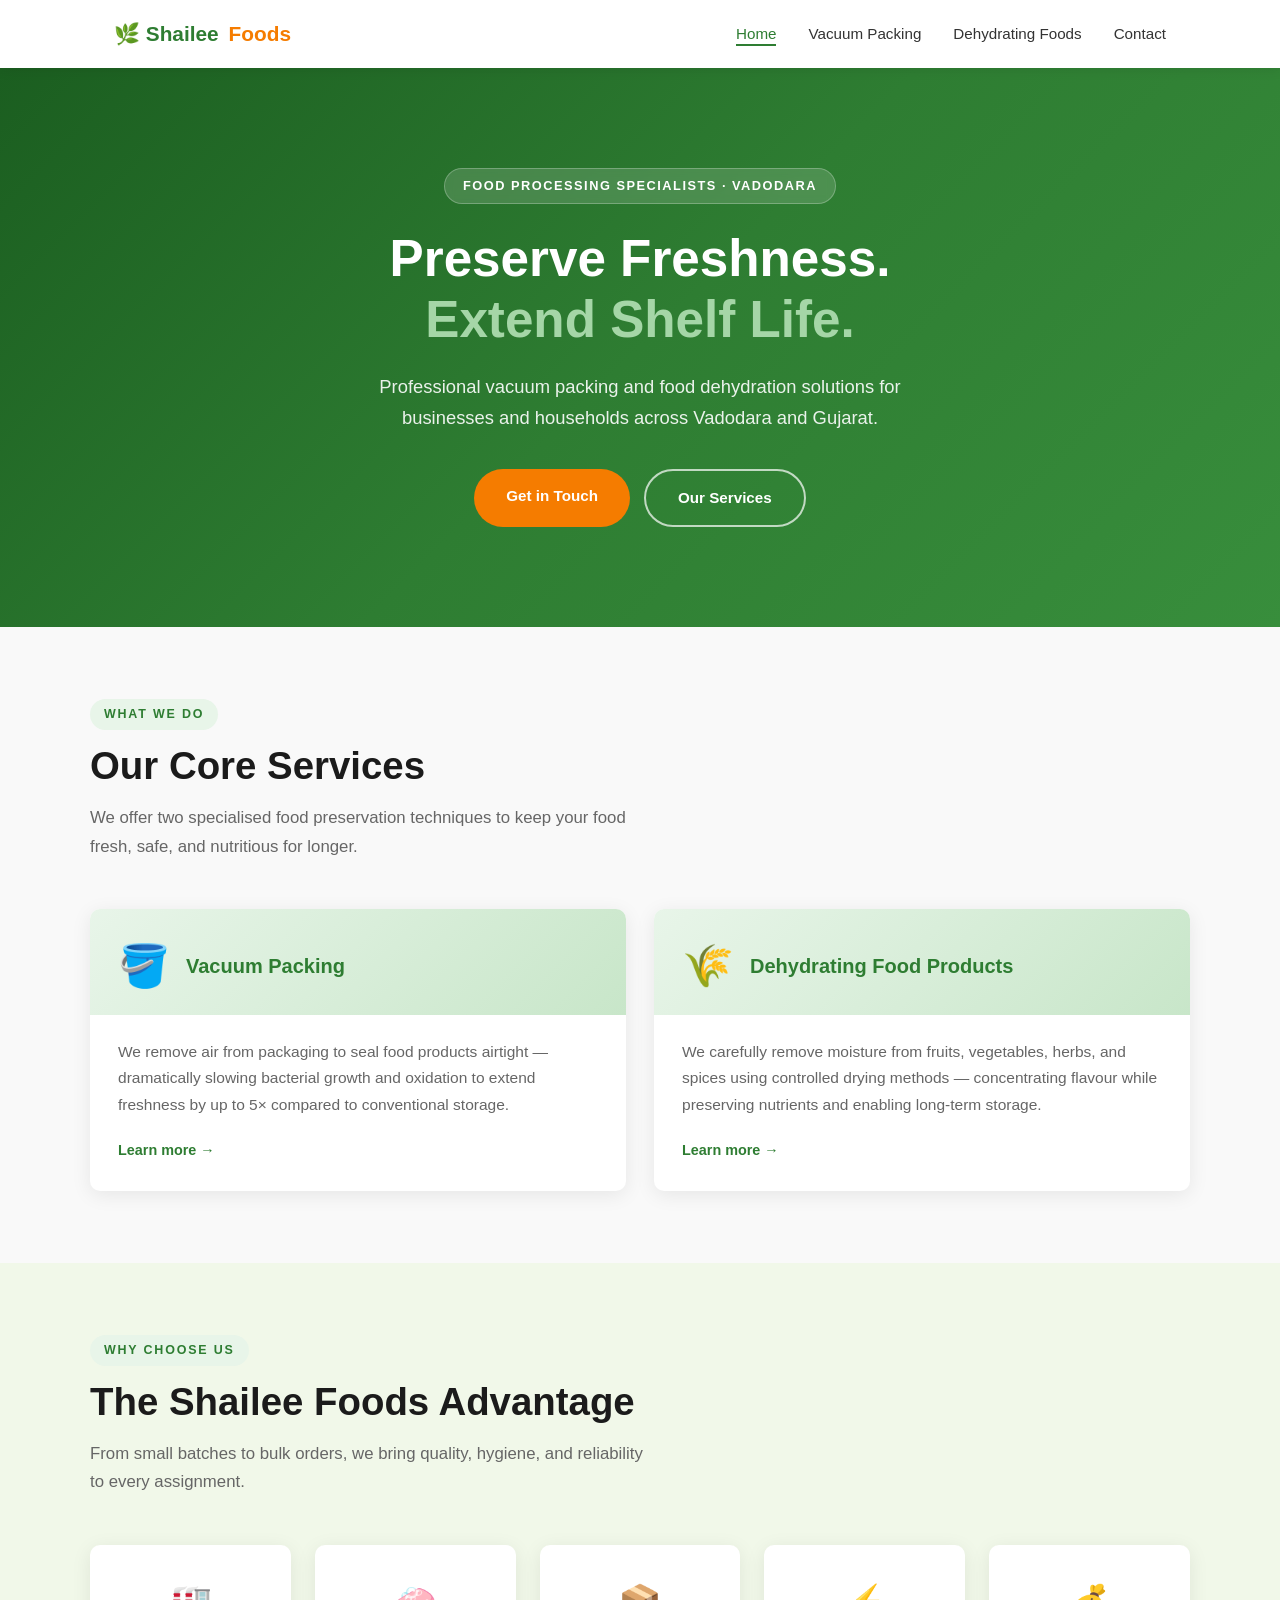
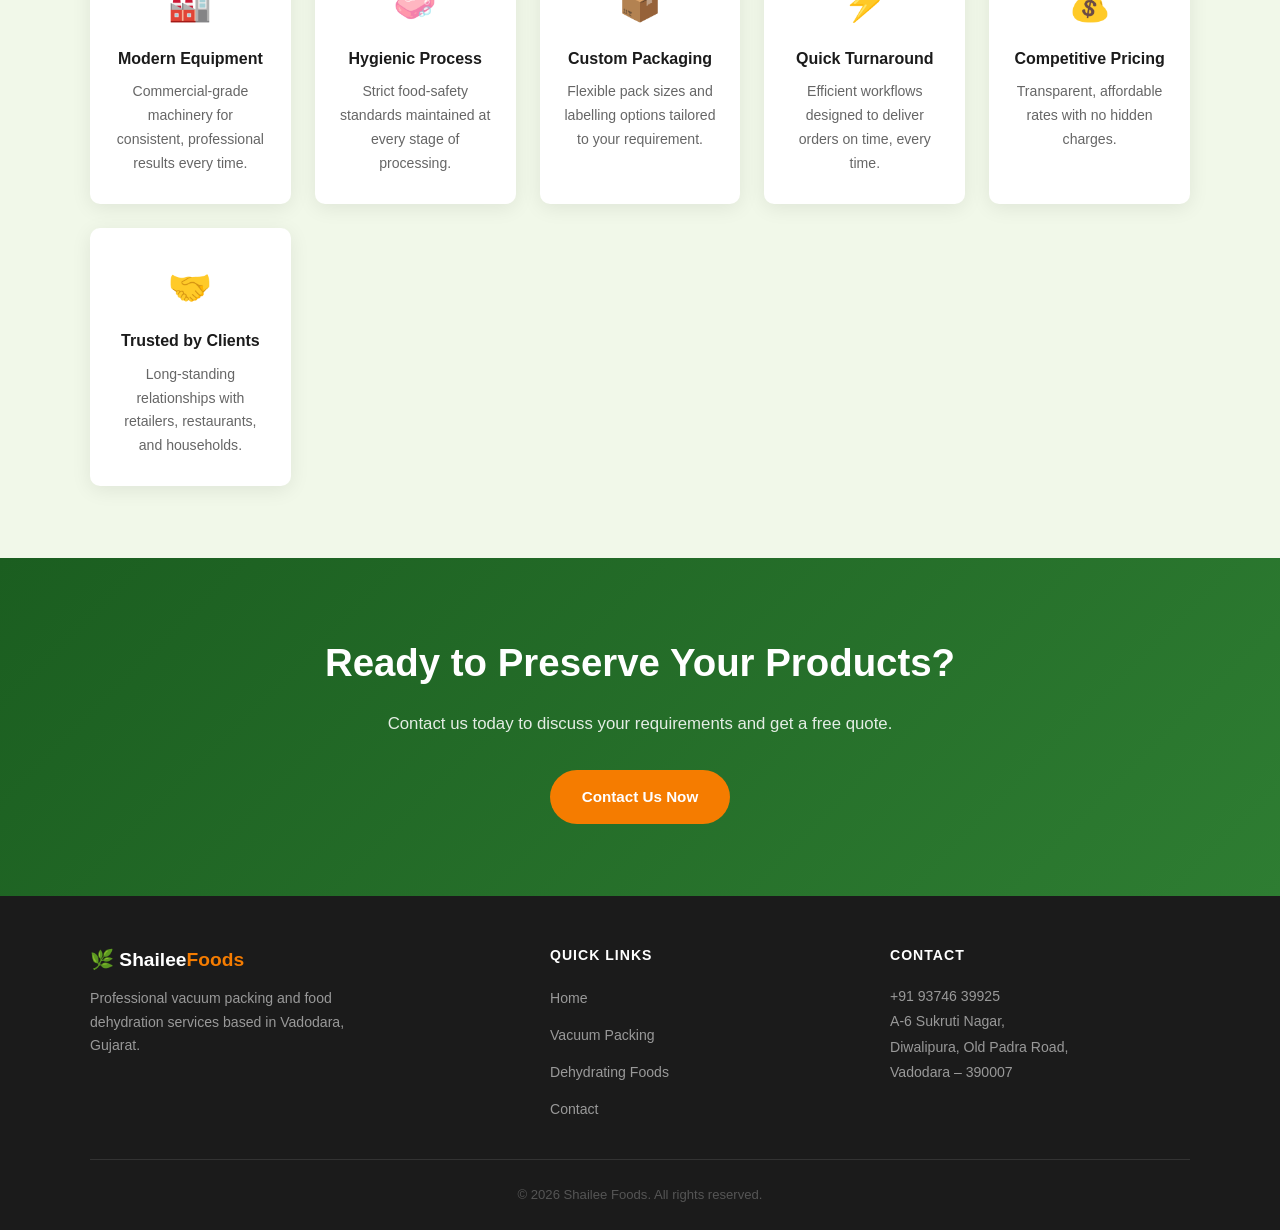
==== index.html @ 6eaf428a "Initial website commit" ====
<!DOCTYPE html>
<html lang="en">
<head>
  <meta charset="UTF-8" />
  <meta name="viewport" content="width=device-width, initial-scale=1.0" />
  <title>Shailee Foods | Vacuum Packing & Dehydrating Food Products</title>
  <meta name="description" content="Shailee Foods specialises in vacuum packing and food dehydration services in Vadodara. Extend shelf life and preserve freshness with our professional food processing solutions." />
  <link rel="stylesheet" href="styles.css" />
</head>
<body>

  <!-- NAVBAR -->
  <nav class="navbar">
    <div class="nav-inner">
      <a href="index.html" class="nav-logo">🌿 Shailee<span>Foods</span></a>
      <button class="hamburger" id="hamburger" aria-label="Toggle menu">
        <span></span><span></span><span></span>
      </button>
      <ul class="nav-links" id="navLinks">
        <li><a href="index.html" class="active">Home</a></li>
        <li><a href="vacuum-packing.html">Vacuum Packing</a></li>
        <li><a href="dehydrating.html">Dehydrating Foods</a></li>
        <li><a href="contact.html">Contact</a></li>
      </ul>
    </div>
  </nav>

  <!-- HERO -->
  <section class="hero">
    <div class="hero-inner">
      <div class="hero-badge">Food Processing Specialists · Vadodara</div>
      <h1>Preserve Freshness.<br /><em>Extend Shelf Life.</em></h1>
      <p>Professional vacuum packing and food dehydration solutions for businesses and households across Vadodara and Gujarat.</p>
      <div class="btn-group">
        <a href="contact.html" class="btn btn-primary">Get in Touch</a>
        <a href="#services" class="btn btn-outline">Our Services</a>
      </div>
    </div>
  </section>

  <!-- SERVICES -->
  <section id="services">
    <div class="section-inner">
      <div class="section-label">What We Do</div>
      <h2 class="section-title">Our Core Services</h2>
      <p class="section-sub">We offer two specialised food preservation techniques to keep your food fresh, safe, and nutritious for longer.</p>

      <div class="services-grid">
        <!-- Vacuum Packing -->
        <div class="service-card">
          <div class="card-icon-wrap">
            <div class="card-icon">🪣</div>
            <h3>Vacuum Packing</h3>
          </div>
          <div class="card-body">
            <p>We remove air from packaging to seal food products airtight — dramatically slowing bacterial growth and oxidation to extend freshness by up to 5× compared to conventional storage.</p>
            <a href="vacuum-packing.html" class="card-link">Learn more →</a>
          </div>
        </div>

        <!-- Dehydrating -->
        <div class="service-card">
          <div class="card-icon-wrap">
            <div class="card-icon">🌾</div>
            <h3>Dehydrating Food Products</h3>
          </div>
          <div class="card-body">
            <p>We carefully remove moisture from fruits, vegetables, herbs, and spices using controlled drying methods — concentrating flavour while preserving nutrients and enabling long-term storage.</p>
            <a href="dehydrating.html" class="card-link">Learn more →</a>
          </div>
        </div>
      </div>
    </div>
  </section>

  <!-- WHY US -->
  <section class="why-bg">
    <div class="section-inner">
      <div class="section-label">Why Choose Us</div>
      <h2 class="section-title">The Shailee Foods Advantage</h2>
      <p class="section-sub">From small batches to bulk orders, we bring quality, hygiene, and reliability to every assignment.</p>

      <div class="pillars-grid">
        <div class="pillar">
          <div class="pillar-icon">🏭</div>
          <h4>Modern Equipment</h4>
          <p>Commercial-grade machinery for consistent, professional results every time.</p>
        </div>
        <div class="pillar">
          <div class="pillar-icon">🧼</div>
          <h4>Hygienic Process</h4>
          <p>Strict food-safety standards maintained at every stage of processing.</p>
        </div>
        <div class="pillar">
          <div class="pillar-icon">📦</div>
          <h4>Custom Packaging</h4>
          <p>Flexible pack sizes and labelling options tailored to your requirement.</p>
        </div>
        <div class="pillar">
          <div class="pillar-icon">⚡</div>
          <h4>Quick Turnaround</h4>
          <p>Efficient workflows designed to deliver orders on time, every time.</p>
        </div>
        <div class="pillar">
          <div class="pillar-icon">💰</div>
          <h4>Competitive Pricing</h4>
          <p>Transparent, affordable rates with no hidden charges.</p>
        </div>
        <div class="pillar">
          <div class="pillar-icon">🤝</div>
          <h4>Trusted by Clients</h4>
          <p>Long-standing relationships with retailers, restaurants, and households.</p>
        </div>
      </div>
    </div>
  </section>

  <!-- CTA -->
  <section class="cta-strip">
    <div class="section-inner">
      <h2>Ready to Preserve Your Products?</h2>
      <p>Contact us today to discuss your requirements and get a free quote.</p>
      <a href="contact.html" class="btn btn-primary">Contact Us Now</a>
    </div>
  </section>

  <!-- FOOTER -->
  <footer>
    <div class="footer-inner">
      <div class="footer-top">
        <div class="footer-brand">
          <h3>🌿 Shailee<span>Foods</span></h3>
          <p>Professional vacuum packing and food dehydration services based in Vadodara, Gujarat.</p>
        </div>
        <div class="footer-col">
          <h4>Quick Links</h4>
          <ul>
            <li><a href="index.html">Home</a></li>
            <li><a href="vacuum-packing.html">Vacuum Packing</a></li>
            <li><a href="dehydrating.html">Dehydrating Foods</a></li>
            <li><a href="contact.html">Contact</a></li>
          </ul>
        </div>
        <div class="footer-col">
          <h4>Contact</h4>
          <address>
            <a href="tel:+919374639925">+91 93746 39925</a><br />
            A-6 Sukruti Nagar,<br />
            Diwalipura, Old Padra Road,<br />
            Vadodara – 390007
          </address>
        </div>
      </div>
      <div class="footer-bottom">
        <p>&copy; 2026 Shailee Foods. All rights reserved.</p>
      </div>
    </div>
  </footer>

  <script>
    const hamburger = document.getElementById('hamburger');
    const navLinks  = document.getElementById('navLinks');
    hamburger.addEventListener('click', () => navLinks.classList.toggle('open'));
  </script>
</body>
</html>
---- styles.css ----
/* ===== GLOBAL STYLES ===== */
* {
  margin: 0;
  padding: 0;
  box-sizing: border-box;
}

:root {
  --primary:   #2e7d32;
  --primary-light: #4caf50;
  --accent:    #f57c00;
  --dark:      #1b1b1b;
  --light:     #f9f9f9;
  --white:     #ffffff;
  --text:      #333333;
  --muted:     #666666;
  --border:    #e0e0e0;
  --shadow:    0 4px 20px rgba(0,0,0,0.08);
  --radius:    10px;
}

body {
  font-family: 'Segoe UI', Tahoma, Geneva, Verdana, sans-serif;
  color: var(--text);
  background: var(--light);
  line-height: 1.7;
}

a {
  text-decoration: none;
  color: inherit;
}

img {
  max-width: 100%;
  display: block;
}

/* ===== NAVBAR ===== */
.navbar {
  background: var(--white);
  position: sticky;
  top: 0;
  z-index: 100;
  box-shadow: 0 2px 12px rgba(0,0,0,0.08);
}

.nav-inner {
  max-width: 1100px;
  margin: 0 auto;
  padding: 0 24px;
  display: flex;
  align-items: center;
  justify-content: space-between;
  height: 68px;
}

.nav-logo {
  display: flex;
  align-items: center;
  gap: 10px;
  font-size: 1.3rem;
  font-weight: 700;
  color: var(--primary);
}

.nav-logo span {
  color: var(--accent);
}

.nav-links {
  list-style: none;
  display: flex;
  gap: 32px;
}

.nav-links a {
  font-size: 0.95rem;
  font-weight: 500;
  color: var(--text);
  transition: color 0.2s;
  position: relative;
  padding-bottom: 4px;
}

.nav-links a::after {
  content: '';
  display: block;
  width: 0;
  height: 2px;
  background: var(--primary);
  transition: width 0.25s;
  position: absolute;
  bottom: 0;
  left: 0;
}

.nav-links a:hover,
.nav-links a.active {
  color: var(--primary);
}

.nav-links a:hover::after,
.nav-links a.active::after {
  width: 100%;
}

/* Hamburger (mobile) */
.hamburger {
  display: none;
  flex-direction: column;
  gap: 5px;
  cursor: pointer;
  background: none;
  border: none;
  padding: 4px;
}

.hamburger span {
  display: block;
  width: 26px;
  height: 2px;
  background: var(--primary);
  border-radius: 2px;
  transition: all 0.3s;
}

/* ===== HERO ===== */
.hero {
  background: linear-gradient(135deg, #1b5e20 0%, #2e7d32 50%, #388e3c 100%);
  color: var(--white);
  padding: 100px 24px;
  text-align: center;
}

.hero-inner {
  max-width: 760px;
  margin: 0 auto;
}

.hero-badge {
  display: inline-block;
  background: rgba(255,255,255,0.15);
  backdrop-filter: blur(4px);
  color: var(--white);
  font-size: 0.8rem;
  font-weight: 600;
  letter-spacing: 1.5px;
  text-transform: uppercase;
  padding: 6px 18px;
  border-radius: 999px;
  margin-bottom: 24px;
  border: 1px solid rgba(255,255,255,0.25);
}

.hero h1 {
  font-size: clamp(2rem, 5vw, 3.2rem);
  font-weight: 800;
  line-height: 1.2;
  margin-bottom: 20px;
}

.hero h1 em {
  font-style: normal;
  color: #a5d6a7;
}

.hero p {
  font-size: 1.15rem;
  opacity: 0.9;
  margin-bottom: 36px;
  max-width: 580px;
  margin-left: auto;
  margin-right: auto;
}

.btn-group {
  display: flex;
  gap: 14px;
  justify-content: center;
  flex-wrap: wrap;
}

.btn {
  display: inline-block;
  padding: 14px 32px;
  border-radius: 999px;
  font-size: 0.95rem;
  font-weight: 600;
  cursor: pointer;
  transition: transform 0.2s, box-shadow 0.2s;
  border: none;
}

.btn:hover {
  transform: translateY(-2px);
  box-shadow: 0 8px 24px rgba(0,0,0,0.2);
}

.btn-primary {
  background: var(--accent);
  color: var(--white);
}

.btn-outline {
  background: transparent;
  color: var(--white);
  border: 2px solid rgba(255,255,255,0.7);
}

/* ===== SECTION WRAPPERS ===== */
section {
  padding: 72px 24px;
}

.section-inner {
  max-width: 1100px;
  margin: 0 auto;
}

.section-label {
  display: inline-block;
  font-size: 0.78rem;
  font-weight: 700;
  letter-spacing: 1.8px;
  text-transform: uppercase;
  color: var(--primary);
  background: #e8f5e9;
  padding: 5px 14px;
  border-radius: 999px;
  margin-bottom: 12px;
}

.section-title {
  font-size: clamp(1.6rem, 3vw, 2.4rem);
  font-weight: 800;
  color: var(--dark);
  margin-bottom: 14px;
  line-height: 1.25;
}

.section-sub {
  color: var(--muted);
  font-size: 1.05rem;
  max-width: 560px;
  margin-bottom: 48px;
}

/* ===== SERVICES CARDS ===== */
.services-grid {
  display: grid;
  grid-template-columns: repeat(auto-fit, minmax(300px, 1fr));
  gap: 28px;
}

.service-card {
  background: var(--white);
  border-radius: var(--radius);
  box-shadow: var(--shadow);
  overflow: hidden;
  transition: transform 0.25s, box-shadow 0.25s;
  display: flex;
  flex-direction: column;
}

.service-card:hover {
  transform: translateY(-6px);
  box-shadow: 0 12px 36px rgba(0,0,0,0.12);
}

.card-icon-wrap {
  background: linear-gradient(135deg, #e8f5e9, #c8e6c9);
  padding: 36px 28px 28px;
  display: flex;
  align-items: center;
  gap: 16px;
}

.card-icon {
  font-size: 2.6rem;
  line-height: 1;
}

.card-icon-wrap h3 {
  font-size: 1.25rem;
  font-weight: 700;
  color: var(--primary);
}

.card-body {
  padding: 24px 28px 28px;
  flex: 1;
  display: flex;
  flex-direction: column;
}

.card-body p {
  color: var(--muted);
  font-size: 0.97rem;
  margin-bottom: 20px;
  flex: 1;
}

.card-link {
  display: inline-flex;
  align-items: center;
  gap: 6px;
  color: var(--primary);
  font-weight: 600;
  font-size: 0.9rem;
  transition: gap 0.2s;
}

.card-link:hover {
  gap: 10px;
}

/* ===== WHY US (stats / pillars) ===== */
.why-bg {
  background: #f1f8e9;
}

.pillars-grid {
  display: grid;
  grid-template-columns: repeat(auto-fit, minmax(200px, 1fr));
  gap: 24px;
}

.pillar {
  background: var(--white);
  border-radius: var(--radius);
  padding: 28px 24px;
  box-shadow: var(--shadow);
  text-align: center;
}

.pillar-icon {
  font-size: 2.2rem;
  margin-bottom: 12px;
}

.pillar h4 {
  font-size: 1rem;
  font-weight: 700;
  color: var(--dark);
  margin-bottom: 8px;
}

.pillar p {
  font-size: 0.88rem;
  color: var(--muted);
}

/* ===== CTA STRIP ===== */
.cta-strip {
  background: linear-gradient(135deg, #1b5e20, #2e7d32);
  color: var(--white);
  text-align: center;
  padding: 72px 24px;
}

.cta-strip h2 {
  font-size: clamp(1.6rem, 3vw, 2.4rem);
  font-weight: 800;
  margin-bottom: 14px;
}

.cta-strip p {
  opacity: 0.88;
  font-size: 1.05rem;
  margin-bottom: 32px;
}

/* ===== DETAIL PAGE ===== */
.page-hero {
  background: linear-gradient(135deg, #1b5e20 0%, #2e7d32 100%);
  color: var(--white);
  padding: 80px 24px 60px;
  text-align: center;
}

.page-hero h1 {
  font-size: clamp(1.8rem, 4vw, 2.8rem);
  font-weight: 800;
  margin-bottom: 16px;
}

.page-hero p {
  font-size: 1.1rem;
  opacity: 0.9;
  max-width: 600px;
  margin: 0 auto;
}

.breadcrumb {
  display: flex;
  align-items: center;
  gap: 8px;
  font-size: 0.85rem;
  opacity: 0.75;
  justify-content: center;
  margin-bottom: 24px;
}

.breadcrumb a { opacity: 1; color: #a5d6a7; }
.breadcrumb a:hover { text-decoration: underline; }

/* Two-column layout for detail pages */
.detail-grid {
  display: grid;
  grid-template-columns: 1fr 1fr;
  gap: 48px;
  align-items: start;
}

.detail-visual {
  background: linear-gradient(135deg, #e8f5e9, #c8e6c9);
  border-radius: var(--radius);
  display: flex;
  align-items: center;
  justify-content: center;
  font-size: 8rem;
  min-height: 340px;
}

.detail-content h2 {
  font-size: 1.7rem;
  font-weight: 800;
  color: var(--dark);
  margin-bottom: 16px;
}

.detail-content p {
  color: var(--muted);
  margin-bottom: 20px;
}

.benefit-list {
  list-style: none;
  display: flex;
  flex-direction: column;
  gap: 12px;
  margin-bottom: 28px;
}

.benefit-list li {
  display: flex;
  align-items: flex-start;
  gap: 12px;
  font-size: 0.97rem;
}

.benefit-list li::before {
  content: '✓';
  display: inline-flex;
  align-items: center;
  justify-content: center;
  width: 22px;
  height: 22px;
  min-width: 22px;
  background: var(--primary);
  color: var(--white);
  border-radius: 50%;
  font-size: 0.75rem;
  font-weight: 700;
  margin-top: 2px;
}

/* Features / process steps */
.features-section {
  background: #f1f8e9;
}

.features-grid {
  display: grid;
  grid-template-columns: repeat(auto-fit, minmax(220px, 1fr));
  gap: 24px;
}

.feature-card {
  background: var(--white);
  border-radius: var(--radius);
  padding: 28px 22px;
  box-shadow: var(--shadow);
}

.feature-num {
  font-size: 0.78rem;
  font-weight: 700;
  letter-spacing: 1.5px;
  text-transform: uppercase;
  color: var(--primary);
  background: #e8f5e9;
  display: inline-block;
  padding: 3px 10px;
  border-radius: 999px;
  margin-bottom: 14px;
}

.feature-card h4 {
  font-size: 1.05rem;
  font-weight: 700;
  margin-bottom: 8px;
  color: var(--dark);
}

.feature-card p {
  font-size: 0.88rem;
  color: var(--muted);
}

/* ===== CONTACT PAGE ===== */
.contact-grid {
  display: grid;
  grid-template-columns: 1fr 1.4fr;
  gap: 48px;
  align-items: start;
}

.contact-info-card {
  background: var(--white);
  border-radius: var(--radius);
  box-shadow: var(--shadow);
  padding: 40px 32px;
}

.contact-info-card h2 {
  font-size: 1.6rem;
  font-weight: 800;
  color: var(--dark);
  margin-bottom: 10px;
}

.contact-info-card > p {
  color: var(--muted);
  margin-bottom: 32px;
  font-size: 0.97rem;
}

.info-item {
  display: flex;
  align-items: flex-start;
  gap: 16px;
  margin-bottom: 28px;
}

.info-icon {
  font-size: 1.5rem;
  min-width: 44px;
  height: 44px;
  background: #e8f5e9;
  border-radius: var(--radius);
  display: flex;
  align-items: center;
  justify-content: center;
}

.info-text h4 {
  font-size: 0.88rem;
  font-weight: 700;
  text-transform: uppercase;
  letter-spacing: 0.8px;
  color: var(--primary);
  margin-bottom: 4px;
}

.info-text p {
  color: var(--text);
  font-size: 1rem;
}

.info-text a {
  color: var(--text);
  transition: color 0.2s;
}

.info-text a:hover { color: var(--primary); }

/* Contact Form */
.contact-form-card {
  background: var(--white);
  border-radius: var(--radius);
  box-shadow: var(--shadow);
  padding: 40px 32px;
}

.contact-form-card h2 {
  font-size: 1.6rem;
  font-weight: 800;
  color: var(--dark);
  margin-bottom: 10px;
}

.contact-form-card > p {
  color: var(--muted);
  margin-bottom: 28px;
  font-size: 0.97rem;
}

.form-row {
  display: grid;
  grid-template-columns: 1fr 1fr;
  gap: 16px;
}

.form-group {
  display: flex;
  flex-direction: column;
  margin-bottom: 18px;
}

.form-group label {
  font-size: 0.88rem;
  font-weight: 600;
  margin-bottom: 7px;
  color: var(--dark);
}

.form-group input,
.form-group select,
.form-group textarea {
  padding: 12px 15px;
  border: 1.5px solid var(--border);
  border-radius: 8px;
  font-size: 0.97rem;
  font-family: inherit;
  color: var(--text);
  background: var(--light);
  transition: border-color 0.2s, box-shadow 0.2s;
  outline: none;
}

.form-group input:focus,
.form-group select:focus,
.form-group textarea:focus {
  border-color: var(--primary);
  box-shadow: 0 0 0 3px rgba(46,125,50,0.12);
  background: var(--white);
}

.form-group textarea {
  resize: vertical;
  min-height: 130px;
}

.form-submit {
  width: 100%;
  padding: 15px;
  background: var(--primary);
  color: var(--white);
  border: none;
  border-radius: 8px;
  font-size: 1rem;
  font-weight: 700;
  cursor: pointer;
  transition: background 0.2s, transform 0.2s;
}

.form-submit:hover {
  background: #1b5e20;
  transform: translateY(-1px);
}

/* Map embed */
.map-section {
  padding-top: 0;
}

.map-wrap {
  border-radius: var(--radius);
  overflow: hidden;
  box-shadow: var(--shadow);
}

/* ===== FOOTER ===== */
footer {
  background: #1b1b1b;
  color: #ccc;
  padding: 48px 24px 24px;
}

.footer-inner {
  max-width: 1100px;
  margin: 0 auto;
}

.footer-top {
  display: grid;
  grid-template-columns: 1.4fr 1fr 1fr;
  gap: 40px;
  padding-bottom: 36px;
  border-bottom: 1px solid #333;
}

.footer-brand h3 {
  font-size: 1.2rem;
  font-weight: 700;
  color: var(--white);
  margin-bottom: 10px;
}

.footer-brand h3 span { color: var(--accent); }

.footer-brand p {
  font-size: 0.88rem;
  line-height: 1.7;
  color: #999;
  max-width: 260px;
}

.footer-col h4 {
  font-size: 0.88rem;
  font-weight: 700;
  text-transform: uppercase;
  letter-spacing: 1px;
  color: var(--white);
  margin-bottom: 16px;
}

.footer-col ul {
  list-style: none;
  display: flex;
  flex-direction: column;
  gap: 10px;
}

.footer-col ul li a {
  font-size: 0.88rem;
  color: #999;
  transition: color 0.2s;
}

.footer-col ul li a:hover { color: var(--primary-light); }

.footer-col address {
  font-style: normal;
  font-size: 0.88rem;
  color: #999;
  line-height: 1.8;
}

.footer-col address a {
  color: #999;
  transition: color 0.2s;
}

.footer-col address a:hover { color: var(--primary-light); }

.footer-bottom {
  padding-top: 24px;
  text-align: center;
  font-size: 0.82rem;
  color: #555;
}

/* ===== RESPONSIVE ===== */
@media (max-width: 768px) {
  .nav-links {
    display: none;
    flex-direction: column;
    position: absolute;
    top: 68px;
    left: 0; right: 0;
    background: var(--white);
    padding: 20px 24px 28px;
    box-shadow: 0 8px 24px rgba(0,0,0,0.1);
    gap: 18px;
  }

  .nav-links.open { display: flex; }
  .hamburger { display: flex; }

  .detail-grid,
  .contact-grid {
    grid-template-columns: 1fr;
  }

  .detail-visual { min-height: 200px; font-size: 5rem; }

  .form-row { grid-template-columns: 1fr; }

  .footer-top {
    grid-template-columns: 1fr;
    gap: 28px;
  }

  section { padding: 52px 20px; }
}
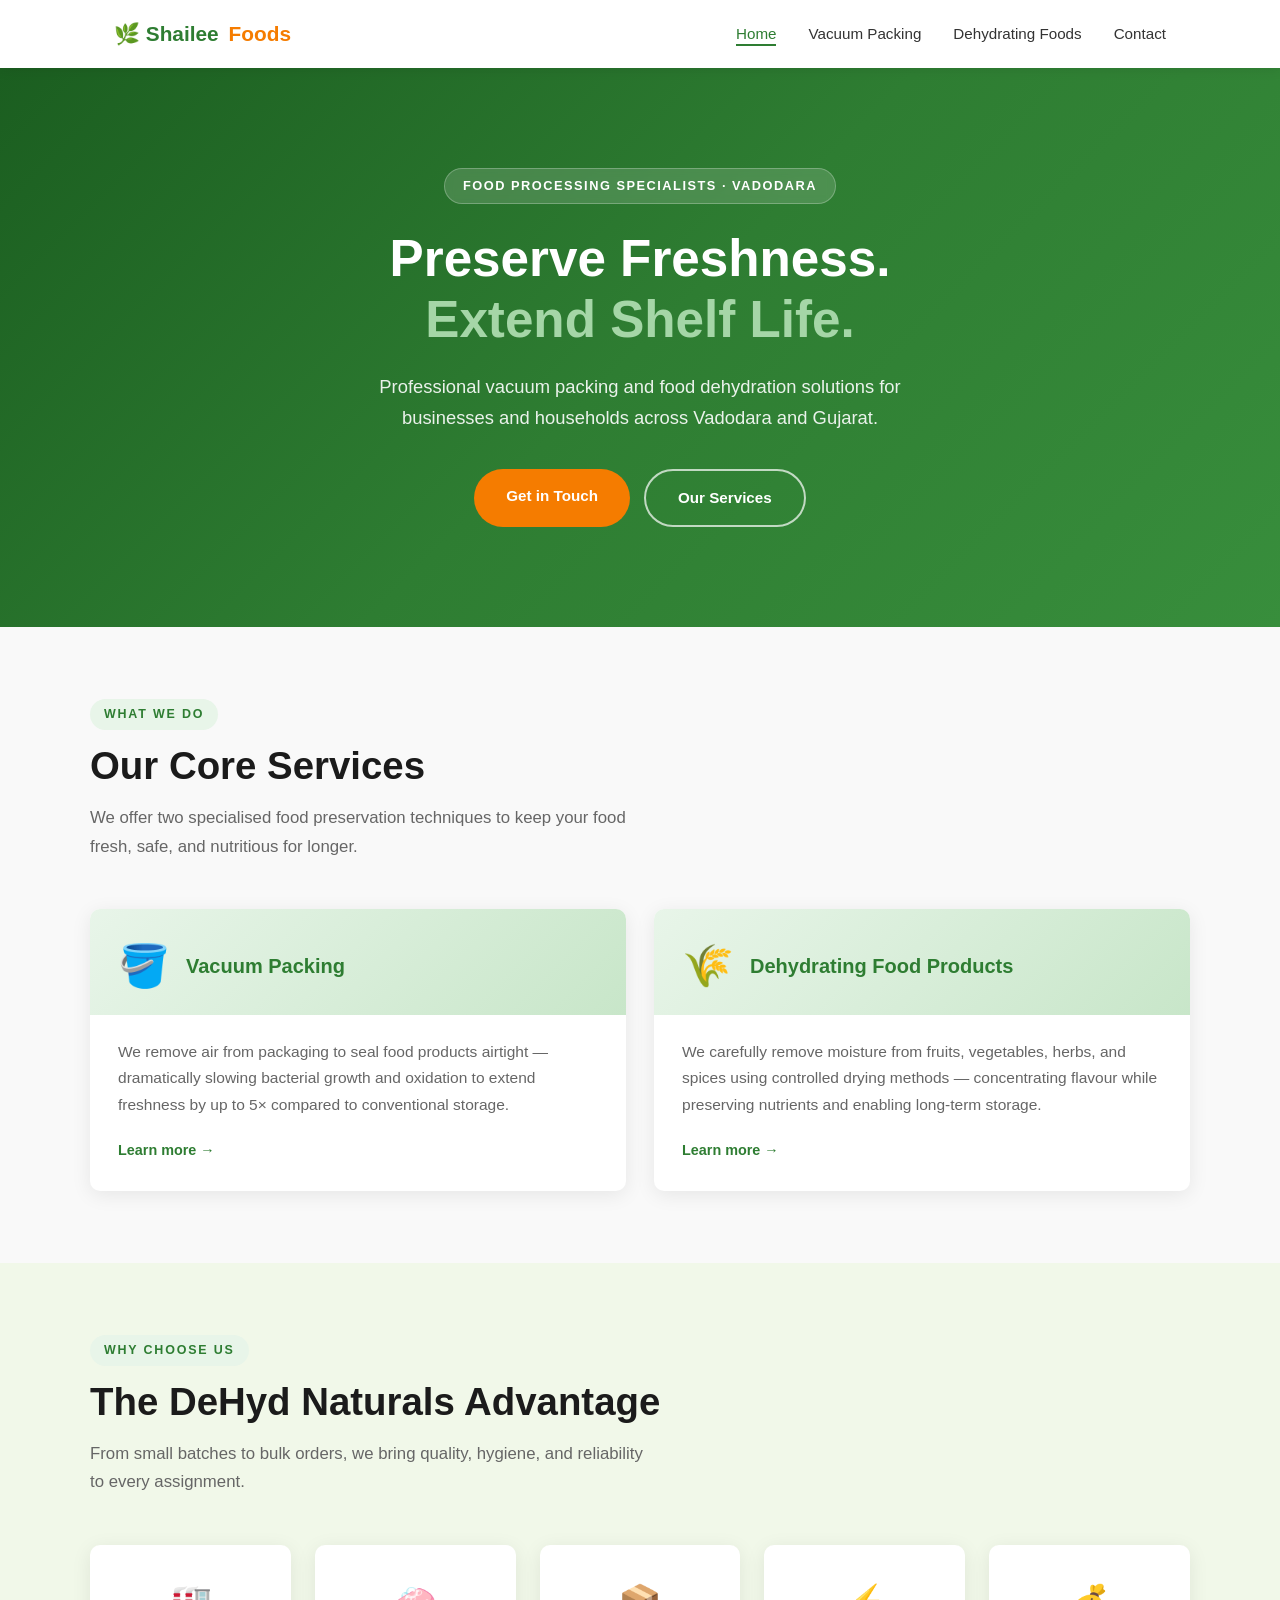
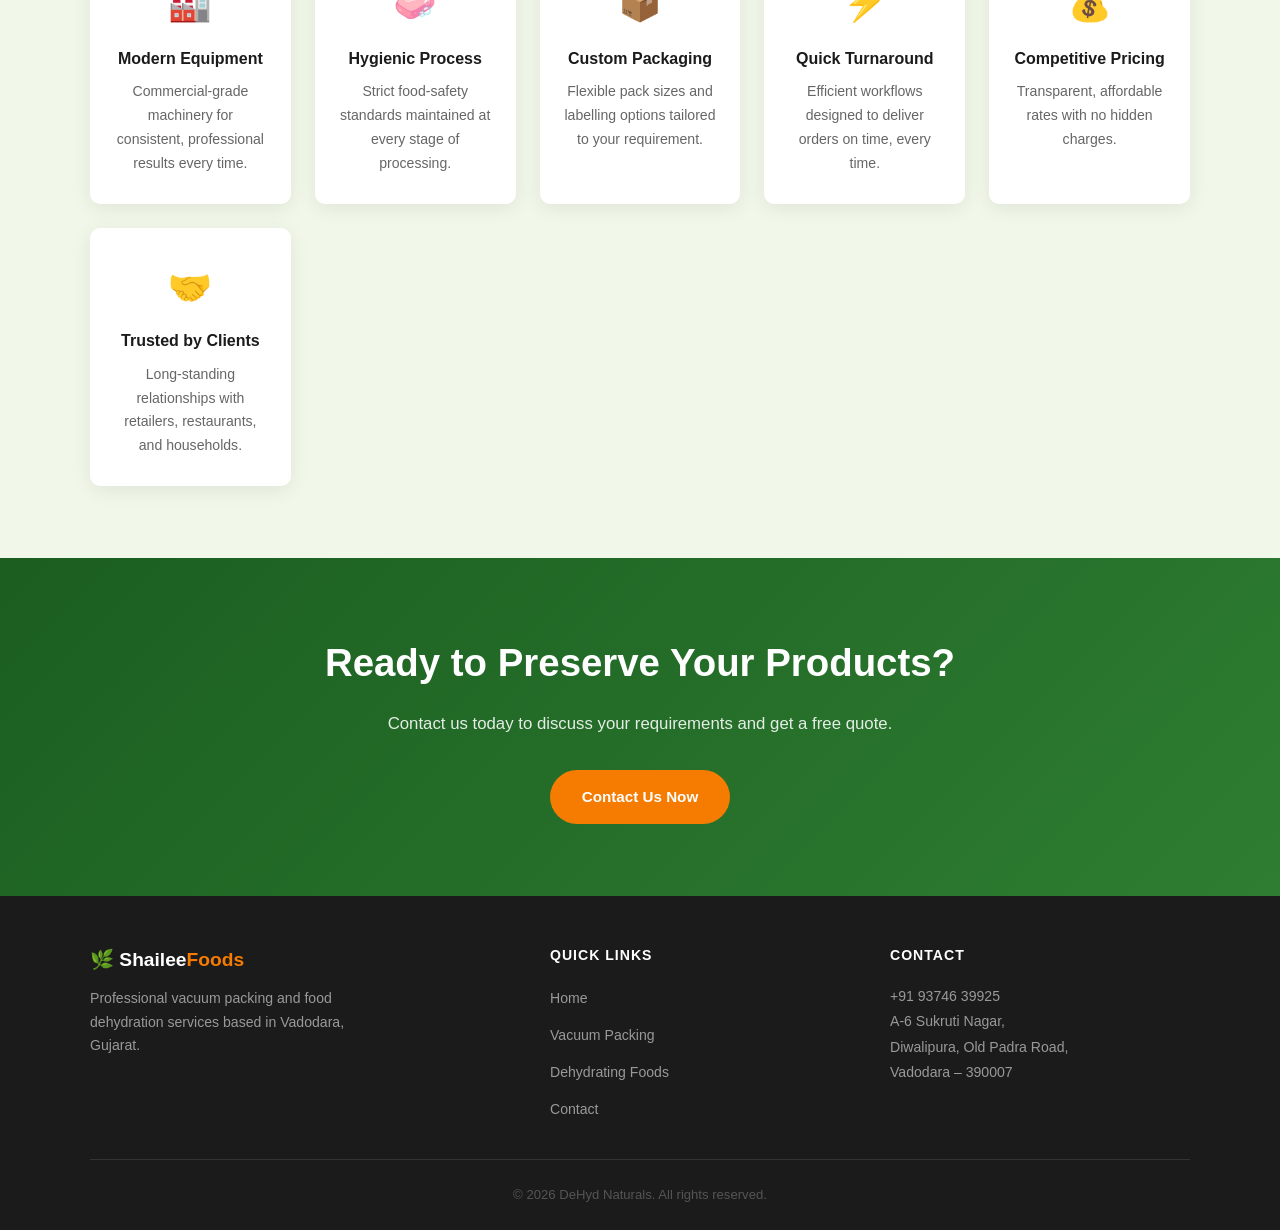
==== commit 08bc777b: "renamed shailee foods" ====
--- a/index.html
+++ b/index.html
@@ -3,8 +3,8 @@
 <head>
   <meta charset="UTF-8" />
   <meta name="viewport" content="width=device-width, initial-scale=1.0" />
-  <title>Shailee Foods | Vacuum Packing & Dehydrating Food Products</title>
-  <meta name="description" content="Shailee Foods specialises in vacuum packing and food dehydration services in Vadodara. Extend shelf life and preserve freshness with our professional food processing solutions." />
+  <title>DeHyd Naturals | Vacuum Packing & Dehydrating Food Products</title>
+  <meta name="description" content="DeHyd Naturals specialises in vacuum packing and food dehydration services in Vadodara. Extend shelf life and preserve freshness with our professional food processing solutions." />
   <link rel="stylesheet" href="styles.css" />
 </head>
 <body>
@@ -77,7 +77,7 @@
   <section class="why-bg">
     <div class="section-inner">
       <div class="section-label">Why Choose Us</div>
-      <h2 class="section-title">The Shailee Foods Advantage</h2>
+      <h2 class="section-title">The DeHyd Naturals Advantage</h2>
       <p class="section-sub">From small batches to bulk orders, we bring quality, hygiene, and reliability to every assignment.</p>
 
       <div class="pillars-grid">
@@ -152,7 +152,7 @@
         </div>
       </div>
       <div class="footer-bottom">
-        <p>&copy; 2026 Shailee Foods. All rights reserved.</p>
+        <p>&copy; 2026 DeHyd Naturals. All rights reserved.</p>
       </div>
     </div>
   </footer>
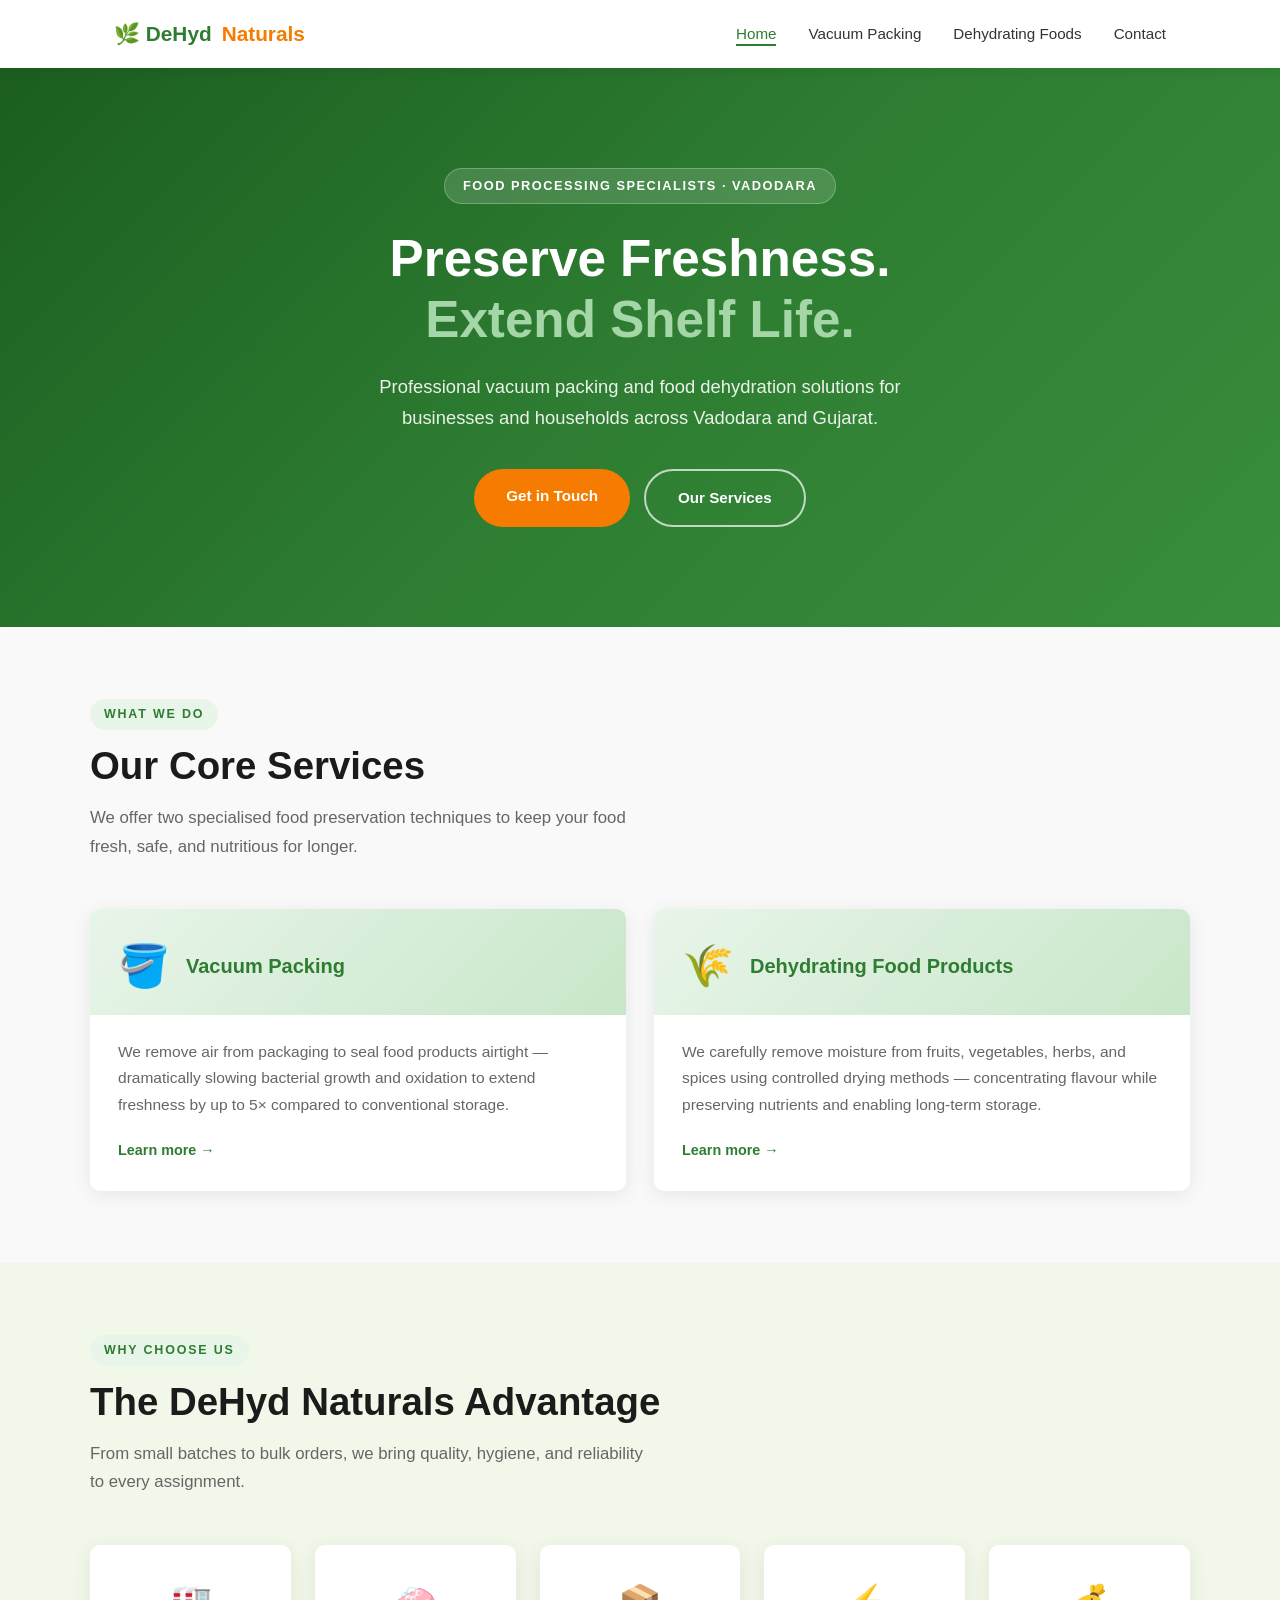
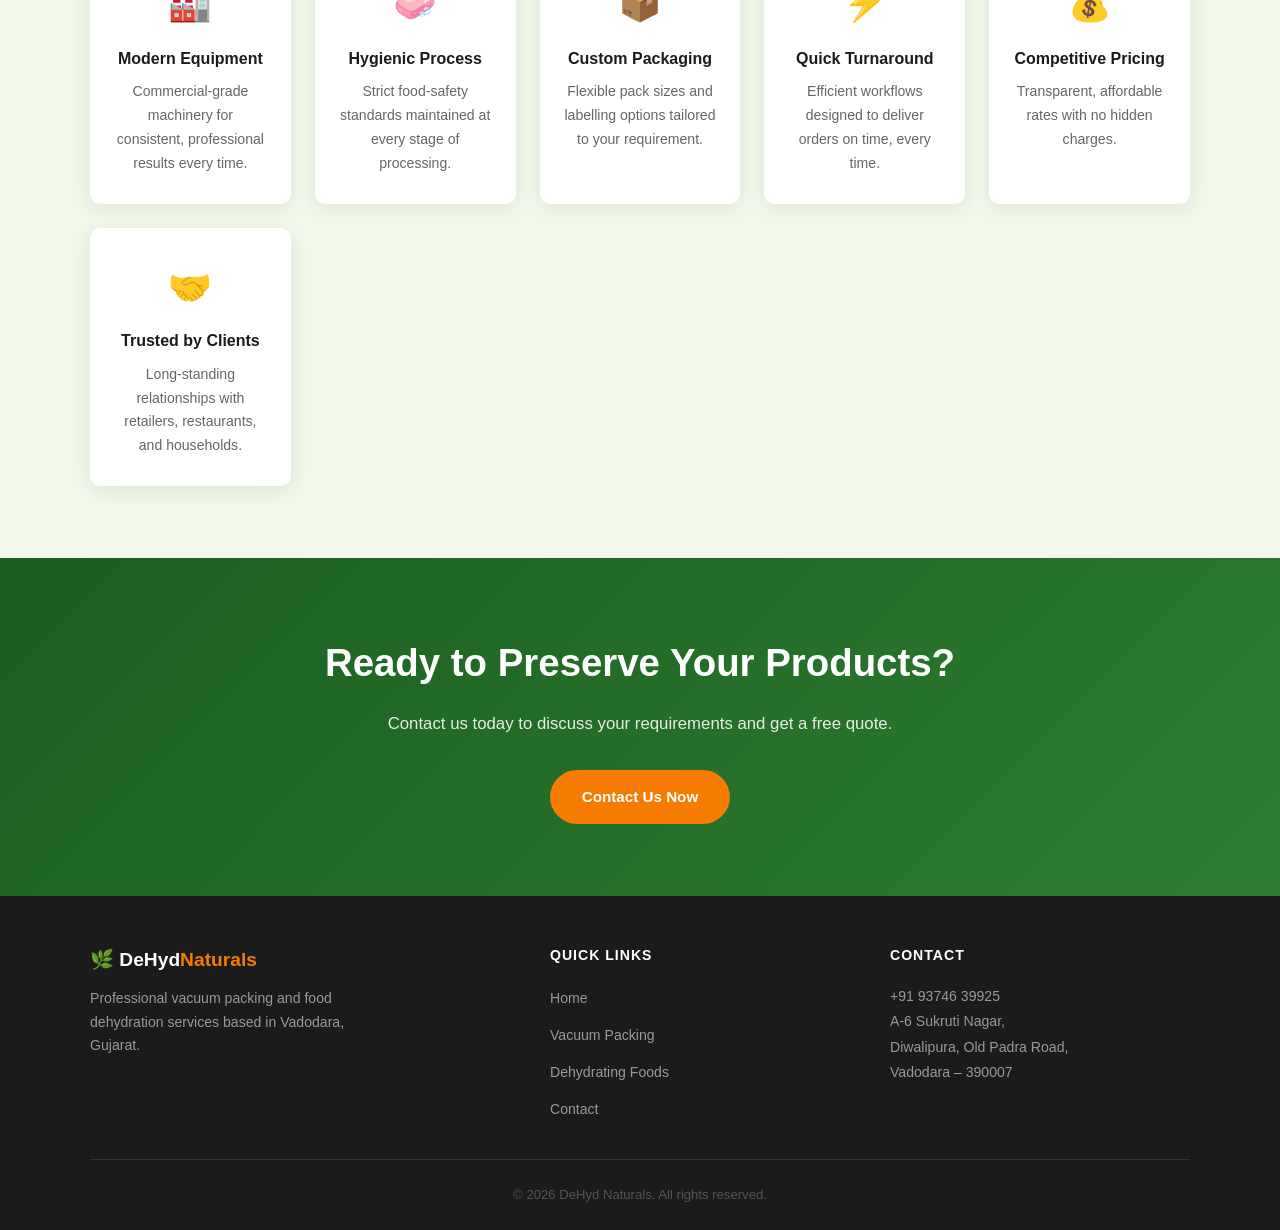
==== commit 8fd0c27a: "Update all pages: rebrand Shailee Foods to DeHyd Naturals" ====
--- a/index.html
+++ b/index.html
@@ -12,7 +12,7 @@
   <!-- NAVBAR -->
   <nav class="navbar">
     <div class="nav-inner">
-      <a href="index.html" class="nav-logo">🌿 Shailee<span>Foods</span></a>
+      <a href="index.html" class="nav-logo">🌿 DeHyd<span>Naturals</span></a>
       <button class="hamburger" id="hamburger" aria-label="Toggle menu">
         <span></span><span></span><span></span>
       </button>
@@ -128,9 +128,9 @@
   <footer>
     <div class="footer-inner">
       <div class="footer-top">
-        <div class="footer-brand">
-          <h3>🌿 Shailee<span>Foods</span></h3>
-          <p>Professional vacuum packing and food dehydration services based in Vadodara, Gujarat.</p>
+          <div class="footer-brand">
+            <h3>🌿 DeHyd<span>Naturals</span></h3>
+            <p>Professional vacuum packing and food dehydration services based in Vadodara, Gujarat.</p>
         </div>
         <div class="footer-col">
           <h4>Quick Links</h4>
